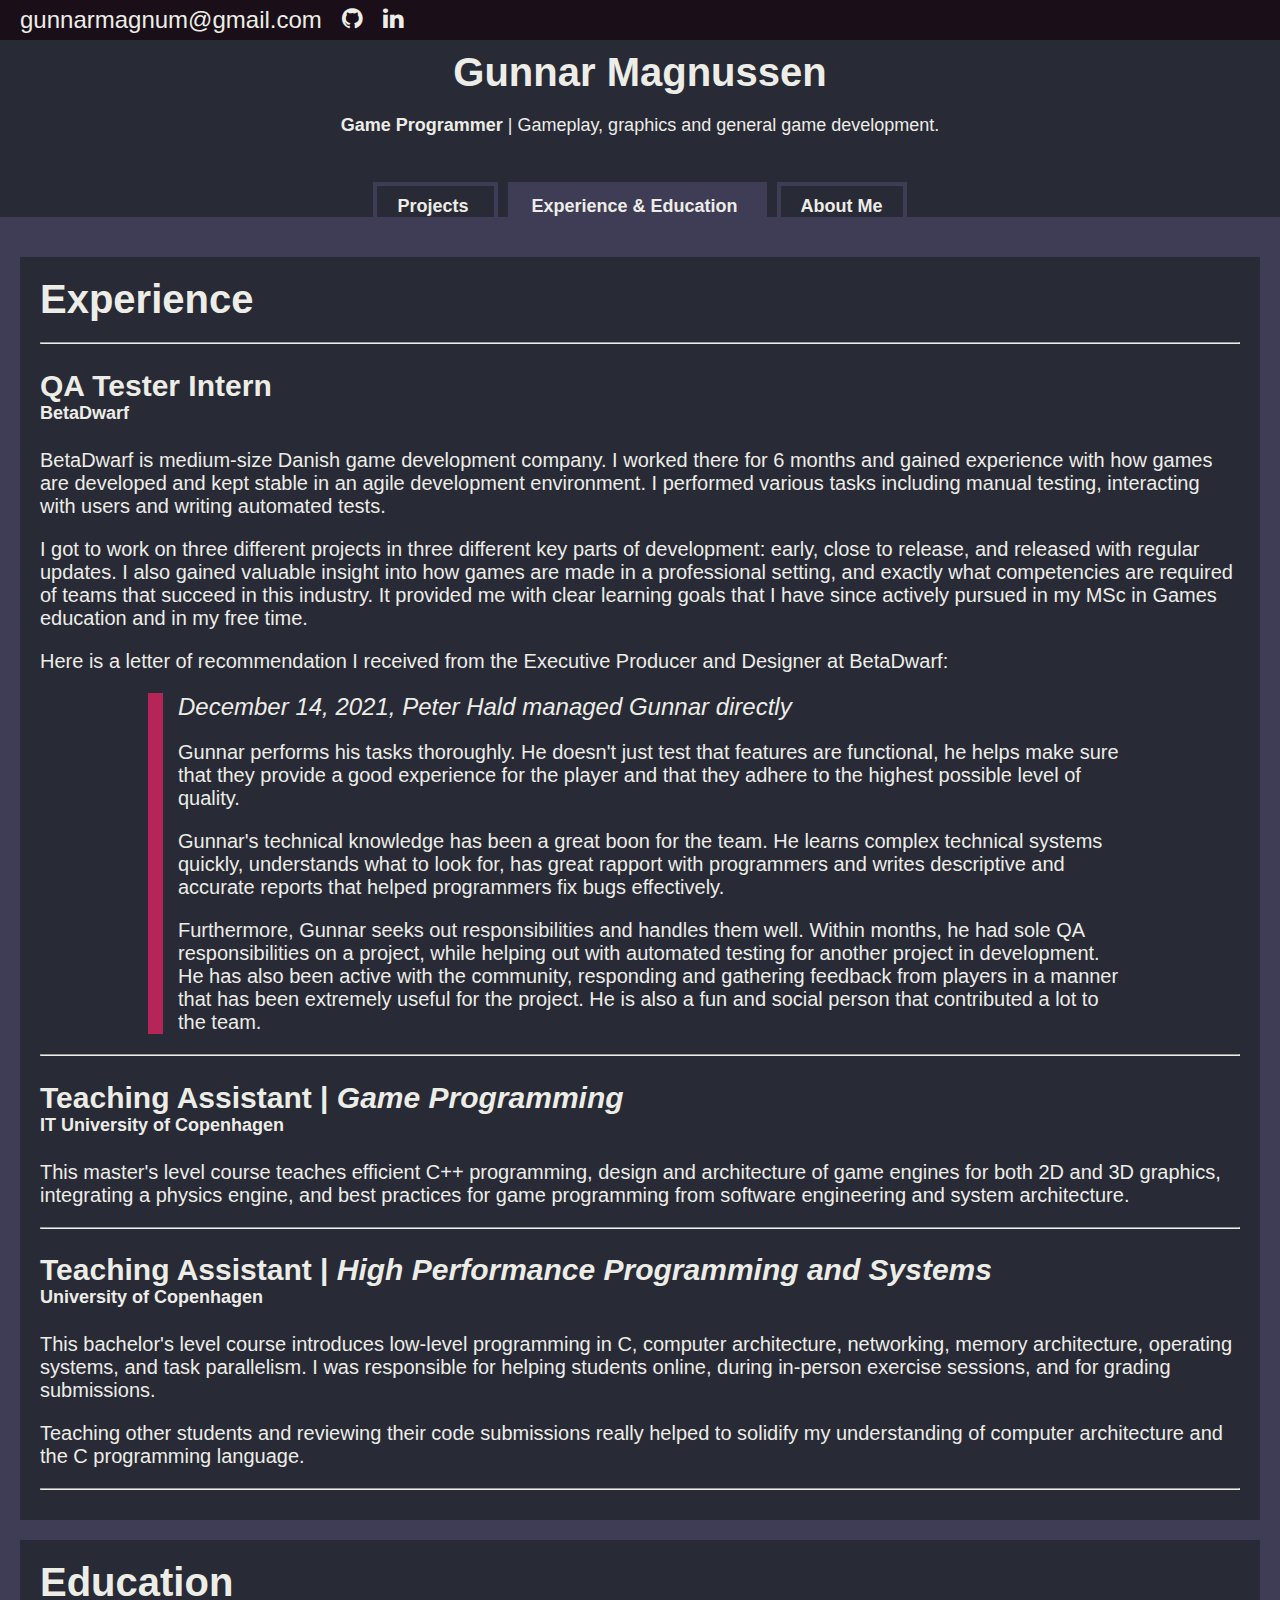
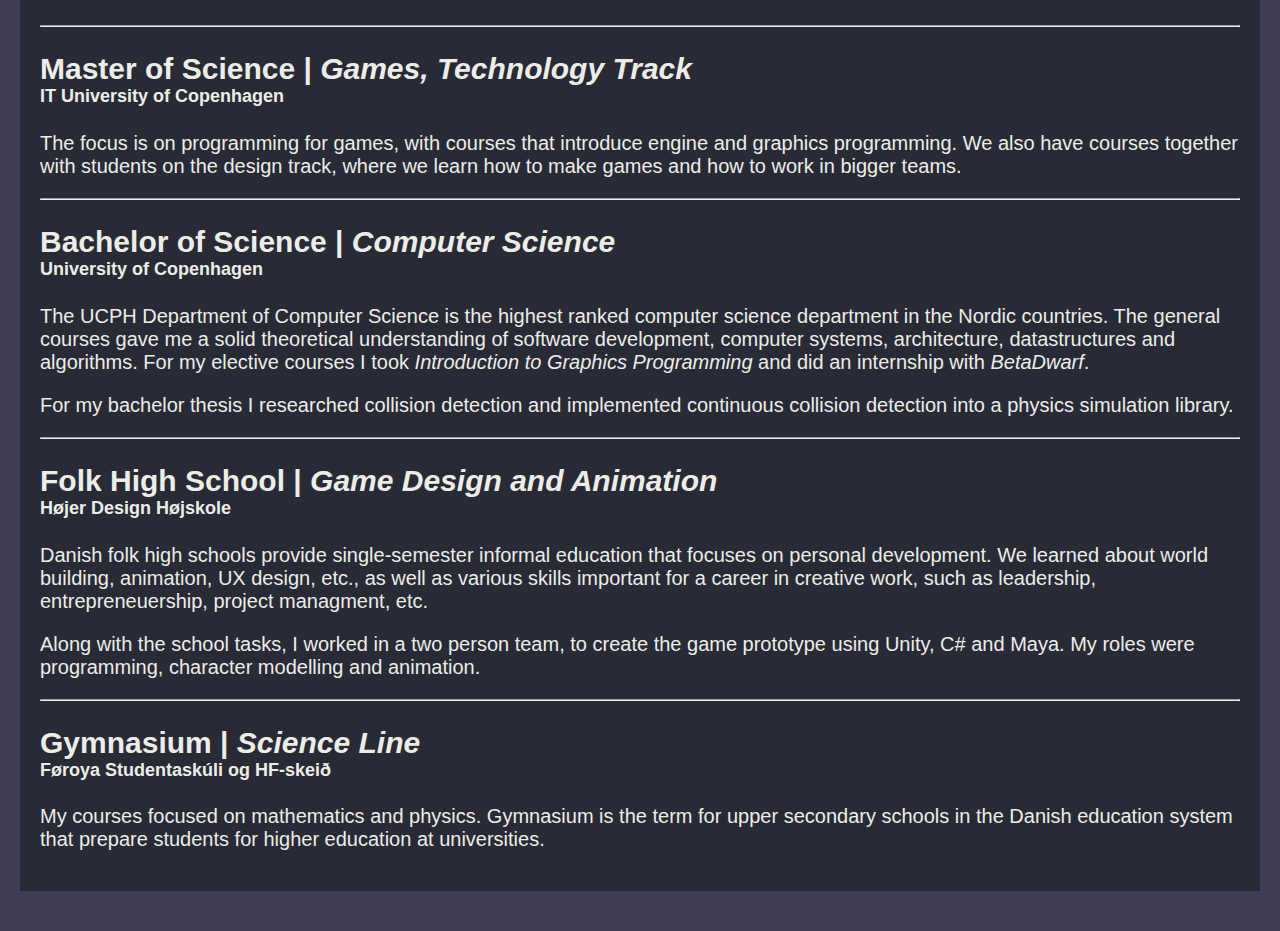
==== exp-and-edu.html @ 091bfa9d "exp and edu" ====
<!DOCTYPE html>
<html>


<!-- Head section is for stuff that is not going to be on the page -->
<head>
	<title>Gunnar Portfolio</title>
	<link rel="stylesheet" href="styles/main.css">
	<link rel="stylesheet" href="https://fonts.googleapis.com/css2?family=Material+Symbols+Outlined:opsz,wght,FILL,GRAD@24,400,0,0&icon_names=description,list,manufacturing" />
	<link rel="stylesheet" href="https://cdnjs.cloudflare.com/ajax/libs/font-awesome/4.7.0/css/font-awesome.min.css">
</head>

<!-- Body is for everything on the page -->
<body>
	<!-- Sticky header -->
	<div class="sticky-header">
		<a href="mailto: gunnarmagnum@gmail.com">gunnarmagnum@gmail.com</a>
		<a class="fa fa-github" style="font-size: 24px;" href="https://github.com/Raestkjoot" target="_blank"></a>
		<a class="fa fa-linkedin" style="font-size: 24px;" href="https://www.linkedin.com/in/gunnar-magnussen/" target="_blank"></a>
		<!-- Favicon -->
		<link rel="apple-touch-icon" sizes="180x180" href="/apple-touch-icon.png">
		<link rel="icon" type="image/png" sizes="32x32" href="/favicon-32x32.png">
		<link rel="icon" type="image/png" sizes="16x16" href="/favicon-16x16.png">
		<link rel="manifest" href="/site.webmanifest">
		<link rel="mask-icon" href="/safari-pinned-tab.svg" color="#5bbad5">
		<meta name="msapplication-TileColor" content="#00aba9">
		<meta name="theme-color" content="#ffffff">
	</div>

	<!-- Header with navigation -->
	<header>
		<div>
			<h1>Gunnar Magnussen</h1>
			<p class="sub-title"><b>Game Programmer</b> | Gameplay, graphics and general game development.</p>
		</div>
		<div class="nav">
			<a class="header-button" href="index.html"> Projects </a>
			<a class="header-button-current" href="exp-and-edu.html"> Experience & Education </a>
			<a class="header-button" href="about-me.html"> About Me </a>
		</div>
	</header>

	<!-- TEXT -->
	 <div class="outer-text-container">
	<div class="text-container">
		<h1>Experience</h1>
		<hr />

		<!-- BETADWARF QA TESTER INTERN -->
		<h2>
			QA Tester Intern
			<div style="font-size: large;">BetaDwarf</div>
		</h2>
		<p>
			BetaDwarf is medium-size Danish game development company. 
			I worked there for 6 months and gained experience with how games are developed and kept stable in an agile development environment. 
			I performed various tasks including manual testing, interacting with users and writing automated tests.
		</p>
		<p>
			I got to work on three different projects in three different key parts of development: early, close to release, and released with regular updates. 
			I also gained valuable insight into how games are made in a professional setting, and exactly what competencies are required of teams that succeed in this industry. 
			It provided me with clear learning goals that I have since actively pursued in my MSc in Games education and in my free time.
		</p>
		<p>
			Here is a letter of recommendation I received from the Executive
			Producer and Designer at BetaDwarf:
		</p>
		<blockquote>
			<cite>
				<a href="https://www.linkedin.com/in/gunnar-magnussen/">December 14, 2021, Peter Hald managed Gunnar directly</a>
			</cite>
			<p>
				Gunnar performs his tasks thoroughly. He doesn't just test that features are functional, 
				he helps make sure that they provide a good experience for the player and that they adhere to the highest possible level of quality.
			</p>
			<p>
				Gunnar's technical knowledge has been a great boon for the team. 
				He learns complex technical systems quickly, understands what to look for, has great rapport with programmers 
				and writes descriptive and accurate reports that helped programmers fix bugs effectively. 
			</p>
			<p>
				Furthermore, Gunnar seeks out responsibilities and handles them well. 
				Within months, he had sole QA responsibilities on a project, while helping out with automated testing for another project in development. 
				He has also been active with the community, responding and gathering feedback from players in a manner that has been extremely useful for the project. 
				He is also a fun and social person that contributed a lot to the team.
			</p>
		</blockquote>
		<hr/>

		<!-- TA - GAME PROGRAMMING -->
		<h2>
			Teaching Assistant | <em> Game Programming </em>
			<div style="font-size: large;">IT University of Copenhagen</div>
		</h2>
		<p>
			This master's level course teaches efficient C++ programming, design and architecture of game engines for both 2D and 3D graphics, 
			integrating a physics engine, and best practices for game programming from software engineering and system architecture.
		</p>
		<hr/>

		<!-- TA - HIGH PERFORMANCE PROGRAMMING AND SYSTEMS -->
		<h2>
			Teaching Assistant | <em>High Performance Programming and Systems</em>
			<div style="font-size: large;">University of Copenhagen</div>
		</h2>
		<p>
			This bachelor's level course introduces low-level programming in C, computer architecture, networking, 
			memory architecture, operating systems, and task parallelism. 
			I was responsible for helping students online, during in-person exercise sessions, and for grading submissions.
		</p>
		<p>
			Teaching other students and reviewing their code submissions really helped to solidify my understanding of 
			computer architecture and the C programming language.
		</p>
		<hr/>
	</div>

	<!-- EDUCATION -->
	<div class="text-container">
		<h1>
			Education
		</h1>
		<hr/>
		
		<!-- MSc in Games -->
		 <h2>
			Master of Science | <em>Games, Technology Track</em>
			<div style="font-size: large;">IT University of Copenhagen</div>
		 </h2>
		 <p>
			The focus is on programming for games, with courses that introduce engine and graphics programming. 
			We also have courses together with students on the design track, where we learn how to make games and how to work in bigger teams.
		</p>
		<hr/>

		<!-- BSc in Computer Science -->
		 <h2>
			Bachelor of Science | <em>Computer Science</em>
			<div style="font-size: large;">University of Copenhagen</div>
		 </h2>
		 <p>
			The UCPH Department of Computer Science is the highest ranked computer science department in the Nordic countries. 
			The general courses gave me a solid theoretical understanding of software development, computer systems, architecture, datastructures and algorithms. 
			For my elective courses I took <em>Introduction to Graphics Programming</em> and did an internship with <em>BetaDwarf</em>. 
		</p>
		<p>
			For my bachelor thesis I researched collision detection and implemented continuous collision detection into a physics simulation library.
		</p>
		<hr/>

		<h2>
			Folk High School | <em>Game Design and Animation</em>
			<div style="font-size: large;">Højer Design Højskole</div>
		</h2>
		<p>
			Danish folk high schools provide single-semester informal education that focuses on personal development. 
			We learned about world building, animation, UX design, etc., as well as various skills important for a career in creative work, 
			such as leadership, entrepreneuership, project managment, etc.

		</p>
		<p>
			Along with the school tasks, I worked in a two person team, to create the game prototype using Unity, C# and Maya. 
			My roles were programming, character modelling and animation.
		</p>
		<hr/>

		<h2>
			Gymnasium | <em>Science Line</em>
			<div style="font-size: large;">Føroya Studentaskúli og HF-skeið</div>
		</h2>
		<p>
			My courses focused on mathematics and physics.
			Gymnasium is the term for upper secondary schools in the Danish education system that prepare students for higher education at universities.
		</p>

	</div>
</div>

</body>
</html>
---- styles/main.css ----
:root {
	/* Colors */
	--text: rgb(237, 237, 231);
	--sticky-bg: rgb(26, 15, 25);
	--bg1: rgb(63, 60, 85);
	--bg2: rgb(40, 42, 54);
	--bg2-hover: rgb(34, 37, 53);
	--bg2-active: rgb(26, 28, 41);
	--button: rgb(181, 37, 88);
	--button-hover: rgb(161, 28, 75);
	--button-active: rgb(139, 20, 62);
	--button-header: rgb(68, 71, 90);

/* Default style */
	background-color: var(--bg1);	
	font-family: Arial;
	color: var(--text);
}

body {
	margin: 0;
	padding: 0;
}

header {
	text-align: center;
	background-color: var(--bg2);
	padding: 0;
	padding-top: 10px;
	margin: 0;
}

h1 {
	padding: 0;
	margin: 0;
	margin-bottom: 20px;
	font-weight: 900;
	font-size: 40px;
}

div {
	margin: 0;
	padding: 0;
}

a {
	color: var(--text);
	text-decoration: none;
	font-size: 24px;
}

a:hover {
	opacity: 0.7;
}

a:active {
	opacity: 0.3;
}

i {
	display: flex;
}

summary {
	background-color: var(--button);
	font-size: 30px;
	padding-left: 20px;
	padding-top: 5px;
	padding-bottom: 5px;
	cursor: pointer;
}

summary:hover {
	background-color: var(--button-hover);
}

summary:active {
	background-color: var(--button-active);
}

blockquote {
	margin-left: 9%;
	margin-right: 10%;
	padding-left: 15px;
	border: 0;
	border-left: 15px;
	border-color: var(--button);
	border-style: solid;
}

.sticky-header {
	position: sticky;
	top: 0;
	padding: 6px;
	padding-left: 20px;
	gap: 20px;
	margin: 0;
	background-color: var(--sticky-bg);
	z-index: 1;
	display: flex;
	flex-direction: row;
	
}

.sub-title {
	font-size: 18px;
	margin-top: 0px;
	margin-bottom: 0px;
	padding-bottom: 10px;
}

.nav {
	margin-top: 50px;
}

.header-button {
	background-color: transparent;
	border-color: var(--bg1);
	border-style: solid;
	border-width: 4px;
	border-bottom: none;
	color: var(--text);
	font-weight: bold;
	font-size: 18px;
	margin-top: 35px;
	margin-left: 5px;
	margin-right: 5px;
	padding: 10px;
	padding-left: 20px;
	padding-right: 20px;
	cursor: pointer;
}

.header-button:hover {
	background-color: var(--bg1);
	opacity: 0.7;
}

.header-button:active {
	opacity: 0.3;
}

.header-button-current {
	background-color: var(--bg1);
	border-color: var(--bg1);
	border-style: solid;
	border-width: 4px;
	border-bottom: none;
	color: var(--text);
	font-weight: bold;
	font-size: 18px;
	margin-top: 35px;
	margin-left: 5px;
	margin-right: 5px;
	padding: 10px;
	padding-left: 20px;
	padding-right: 20px;
	cursor: pointer;
}

.header-button-current:hover {
	opacity: 0.7;
}

.header-button-current:active {
	opacity: 0.3;
}

.project-preview-container {
	display: flex;
	flex-direction: row;
	margin-top: 45px;
	margin-bottom: 35px;
	padding-inline: 10px;
	gap: 10px;
}

.project-preview-link {
	margin-left: auto;
	margin-right: auto;
	font-size: 18px;
}

.project-preview {
	width: 480px;
	height: 450px;
	margin-left: auto;
	margin-right: auto;
	
	background-color: var(--bg2);
	position: relative;
	border: 15px;
	border-style: solid;
	border-color: var(--bg2);
	cursor: pointer;
}

.project-preview:hover {
	background-color: var(--bg2-hover);
	border-color: var(--bg2-hover);
}

.project-preview:active {
	background-color: var(--bg2-active);
	border-color: var(--bg2-active);
}

.preview-image {
	max-width: 100%;
	max-height: 100%;
}

.preview-button {
	background-color: var(--button);
	color: var(--text);
	border-style: none;
	font-weight: bold;
	font-size: 18px;
	padding-top: 15px;
	padding-bottom: 15px;
	position: absolute;
	bottom: 0;
	width: 100%;
	cursor: pointer;
}

.preview-button:hover {
	background-color: var(--button-hover);
}

.preview-button:active {
	background-color: var(--button-active);
}

.project-preview-small-container {
	/* display: flex; */
	display: -webkit-flex;
	/* webkit-flex-direction: column; */
	flex-direction: row;
	flex-wrap: wrap;
	/* flex-direction: row; */
	margin-top: 45px;
	margin-bottom: 35px;
	padding-inline: 10px;
	gap: 10px;
}

.project-preview-small {
	width: 300px;
	height: 350px;
	margin-left: auto;
	margin-right: auto;
	background-color: var(--bg2);
	position: relative;
	border: 10px;
	border-style: solid;
	border-color: var(--bg2);
	cursor: pointer;
	display: fle;
}

.project-preview-small:hover {
	background-color: var(--bg2-hover);
	border-color: var(--bg2-hover);
}

.project-preview-small:active {
	background-color: var(--bg2-active);
	border-color: var(--bg2-active);
}

.preview-button-small {
	background-color: var(--button);
	color: var(--text);
	border-style: none;
	font-weight: bold;
	font-size: 10px;
	padding-top: 10px;
	padding-bottom: 10px;
	position: absolute;
	bottom: 0;
	width: 100%;
	cursor: pointer;
}

.preview-button-small:hover {
	background-color: var(--button-hover);
}

.preview-button-small:active {
	background-color: var(--button-active);
}

.outer-text-container {
	padding: 20px;
}

.text-container {
	background-color: var(--bg2);
	margin: 20px;
	margin-inline: auto;
	padding: 20px;
	font-size: 20px;
	max-width: 1400px;
}
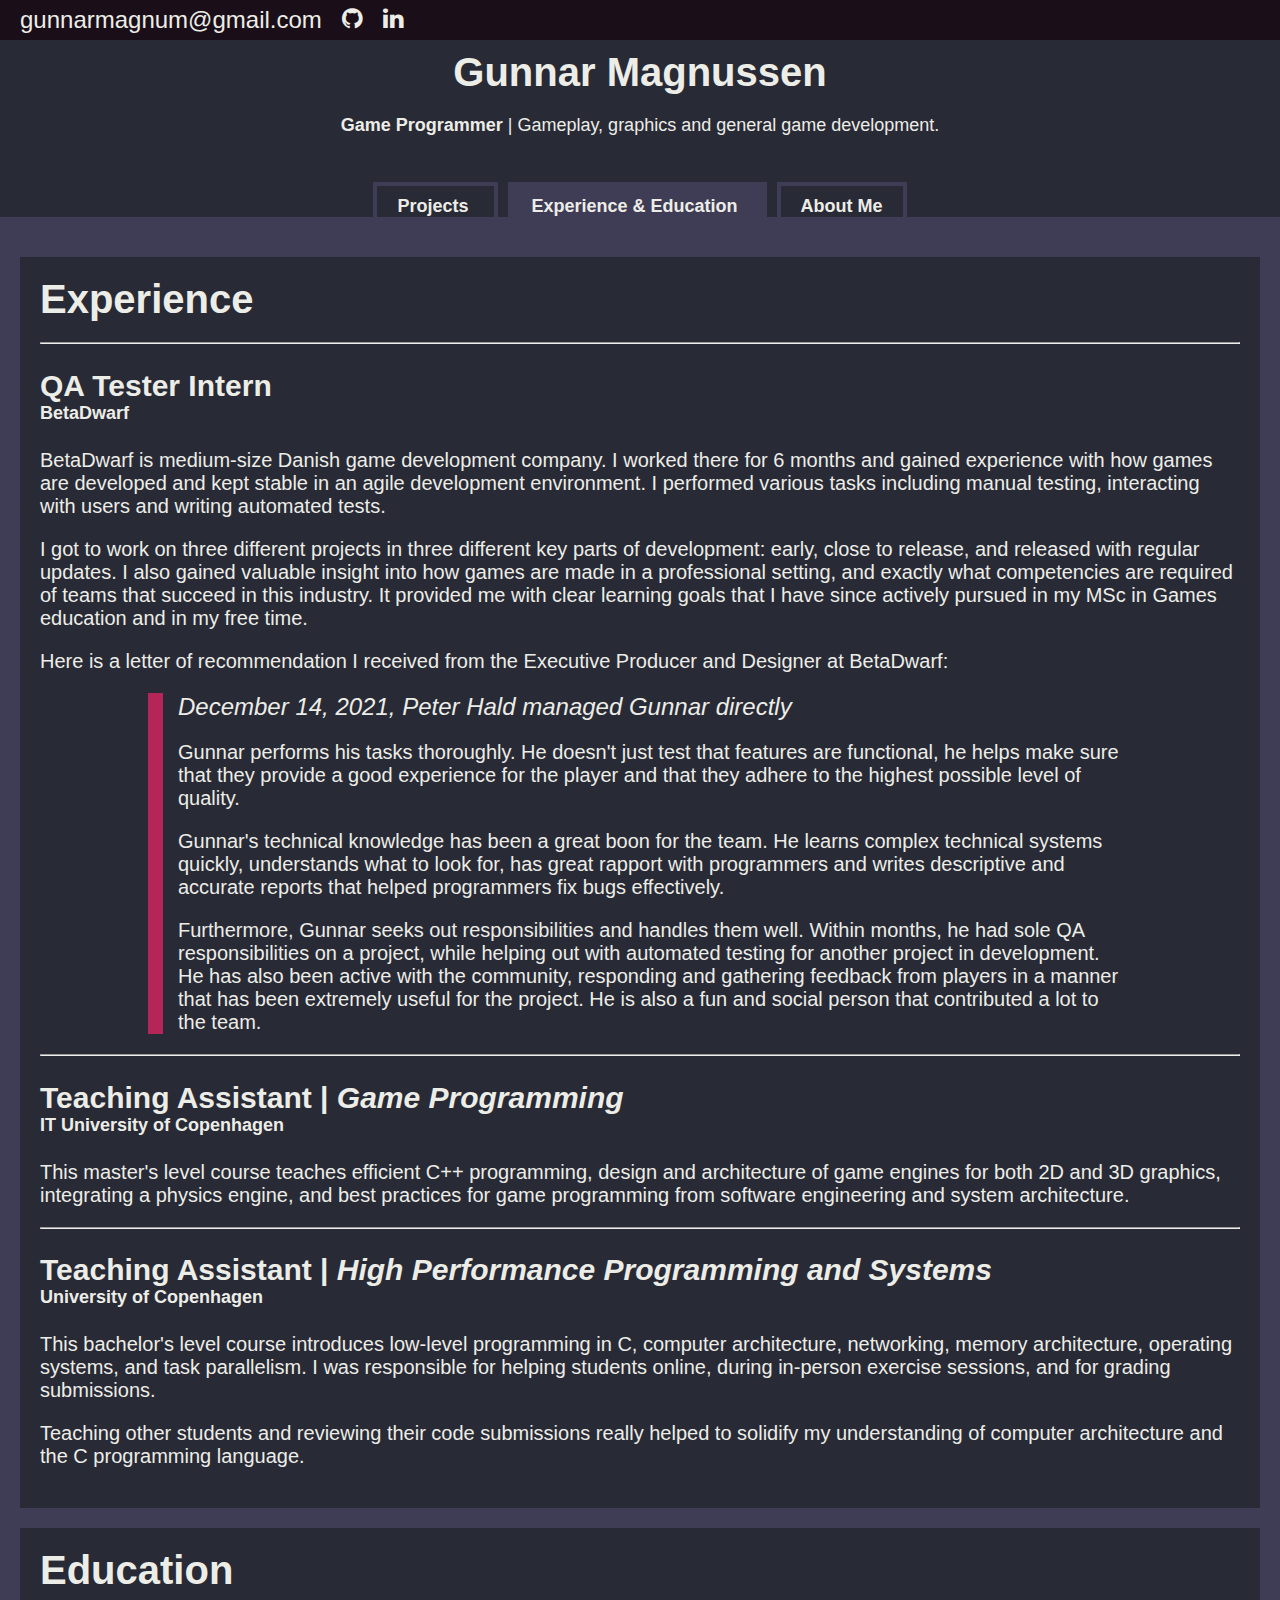
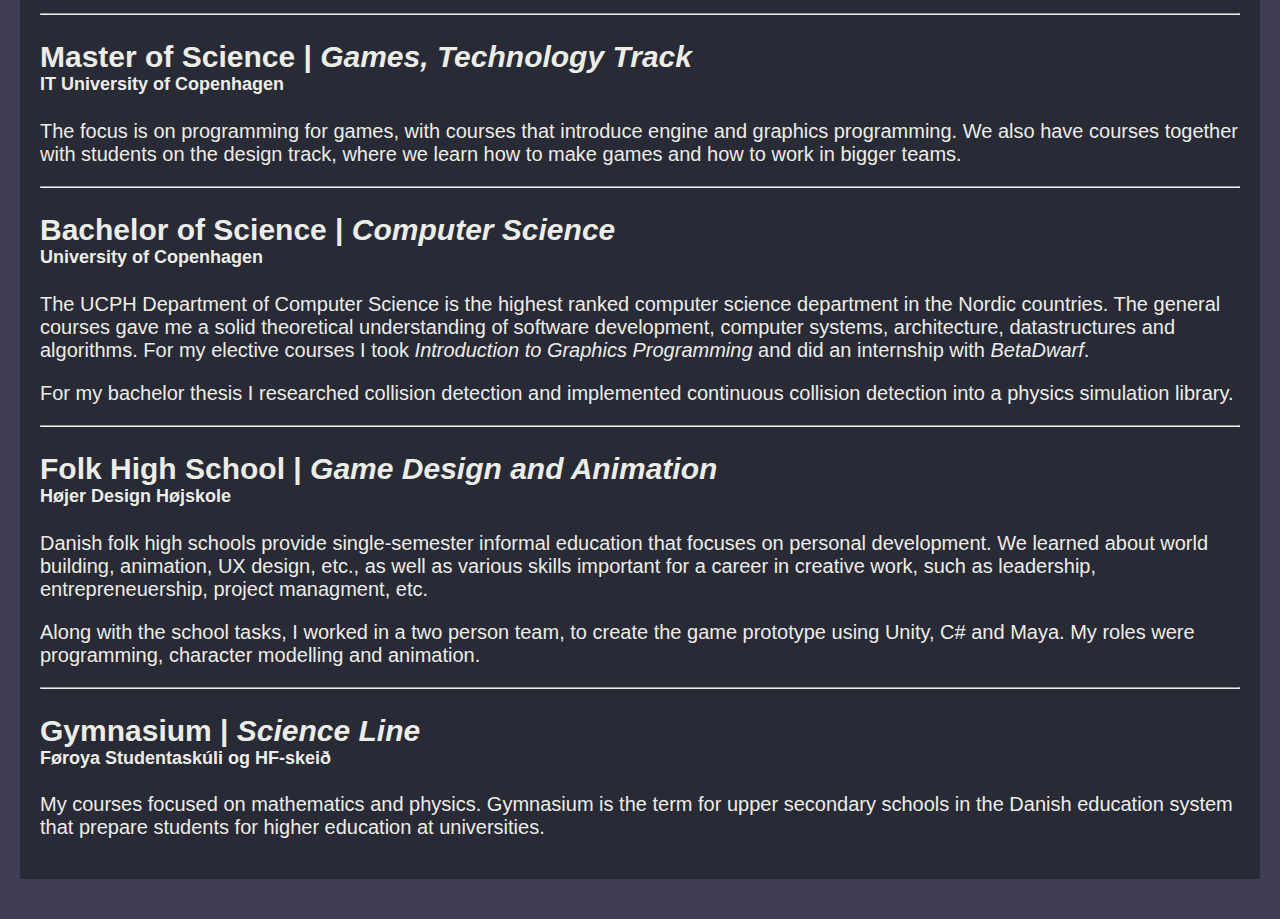
==== commit 39475ebb: "aligned using <i>" ====
--- a/exp-and-edu.html
+++ b/exp-and-edu.html
@@ -112,7 +112,6 @@
 			Teaching other students and reviewing their code submissions really helped to solidify my understanding of 
 			computer architecture and the C programming language.
 		</p>
-		<hr/>
 	</div>
 
 	<!-- EDUCATION -->
--- a/styles/main.css
+++ b/styles/main.css
@@ -59,6 +59,11 @@
 
 i {
 	display: flex;
+	margin: 20px;
+	margin-right: 0px;
+	margin-left: 0px;
+	font-style: normal;
+	font-size: 18px;
 }
 
 summary {
@@ -182,8 +187,8 @@
 }
 
 .project-preview {
-	width: 480px;
-	height: 450px;
+	max-width: 480px;
+	height: 430px;
 	margin-left: auto;
 	margin-right: auto;
 	
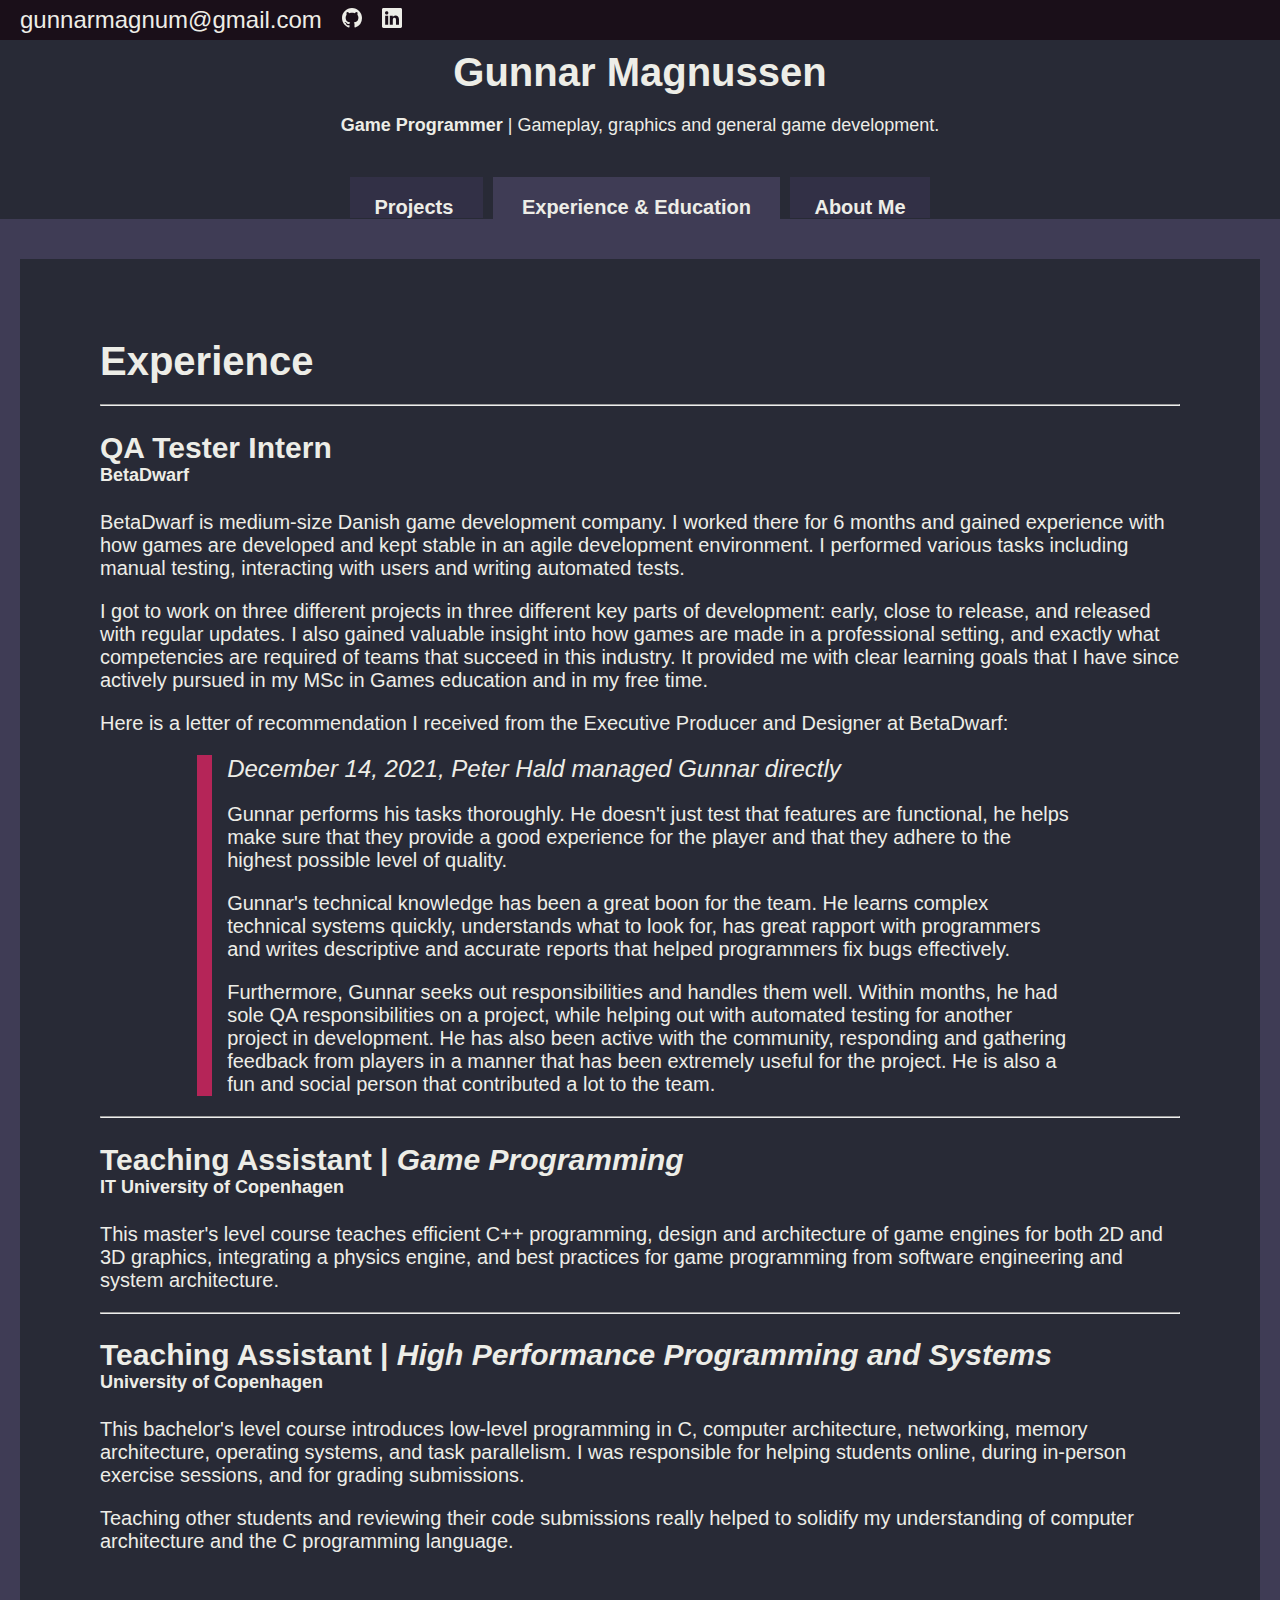
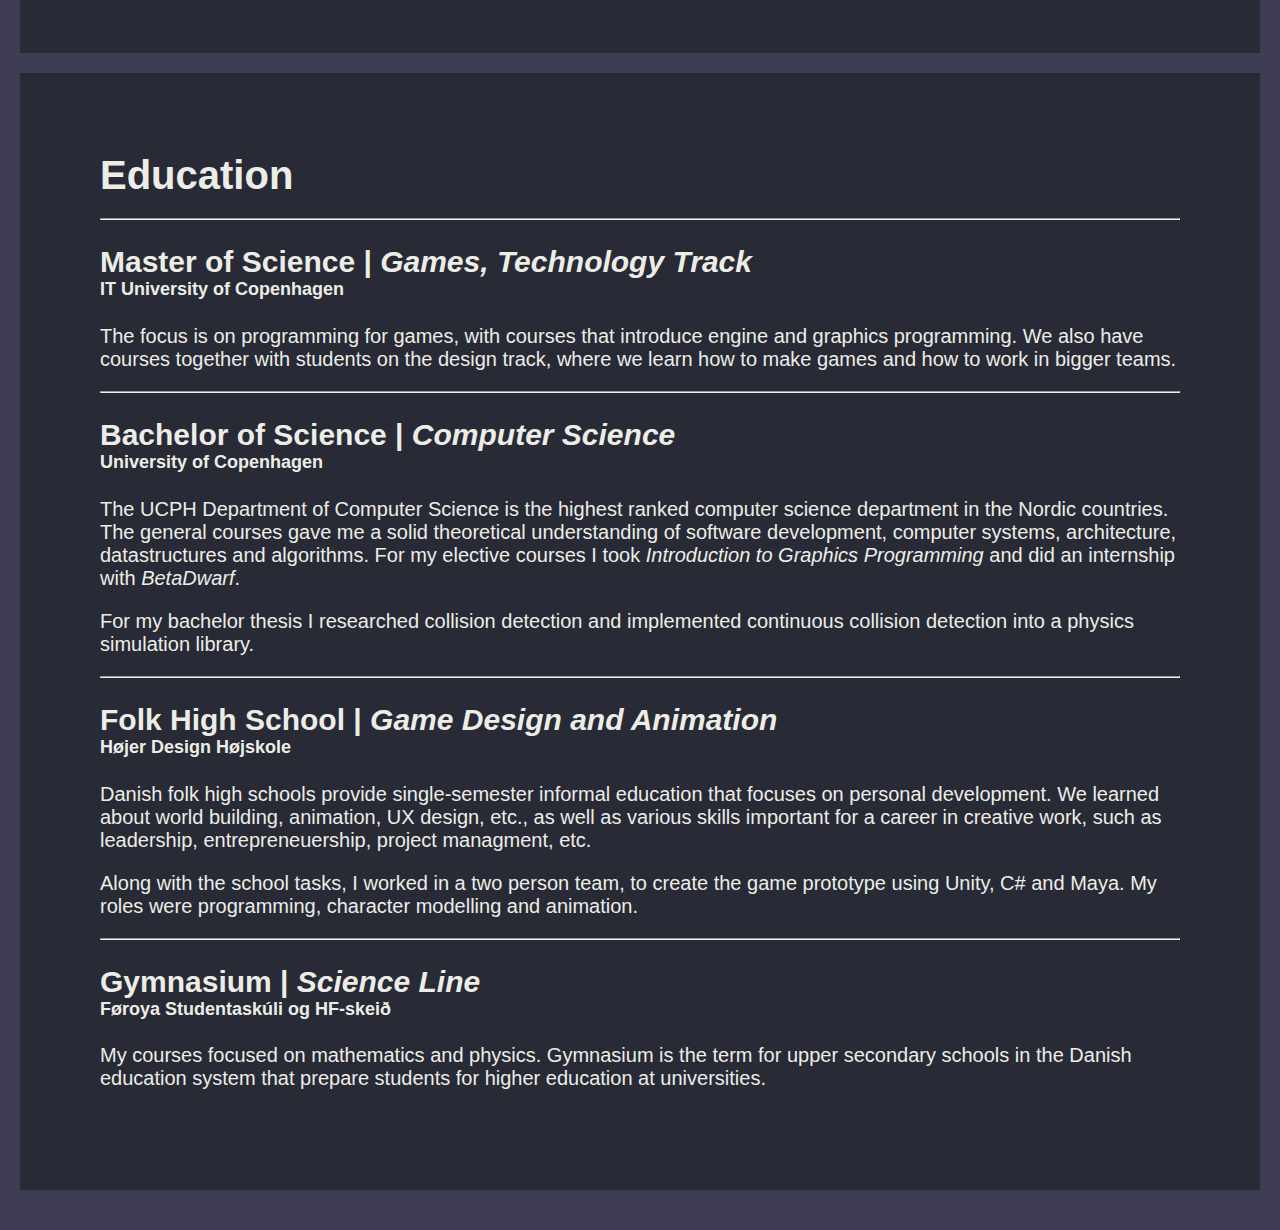
==== commit c0a0331f: "prettier header buttons" ====
--- a/exp-and-edu.html
+++ b/exp-and-edu.html
@@ -8,23 +8,27 @@
 	<link rel="stylesheet" href="styles/main.css">
 	<link rel="stylesheet" href="https://fonts.googleapis.com/css2?family=Material+Symbols+Outlined:opsz,wght,FILL,GRAD@24,400,0,0&icon_names=description,list,manufacturing" />
 	<link rel="stylesheet" href="https://cdnjs.cloudflare.com/ajax/libs/font-awesome/4.7.0/css/font-awesome.min.css">
+	<!-- Favicon -->
+	<link rel="apple-touch-icon" sizes="180x180" href="/apple-touch-icon.png">
+	<link rel="icon" type="image/png" sizes="32x32" href="/favicon-32x32.png">
+	<link rel="icon" type="image/png" sizes="16x16" href="/favicon-16x16.png">
+	<link rel="manifest" href="/site.webmanifest">
+	<link rel="mask-icon" href="/safari-pinned-tab.svg" color="#5bbad5">
+	<meta name="msapplication-TileColor" content="#00aba9">
+	<meta name="theme-color" content="#ffffff">
 </head>
 
 <!-- Body is for everything on the page -->
 <body>
 	<!-- Sticky header -->
 	<div class="sticky-header">
-		<a href="mailto: gunnarmagnum@gmail.com">gunnarmagnum@gmail.com</a>
-		<a class="fa fa-github" style="font-size: 24px;" href="https://github.com/Raestkjoot" target="_blank"></a>
-		<a class="fa fa-linkedin" style="font-size: 24px;" href="https://www.linkedin.com/in/gunnar-magnussen/" target="_blank"></a>
-		<!-- Favicon -->
-		<link rel="apple-touch-icon" sizes="180x180" href="/apple-touch-icon.png">
-		<link rel="icon" type="image/png" sizes="32x32" href="/favicon-32x32.png">
-		<link rel="icon" type="image/png" sizes="16x16" href="/favicon-16x16.png">
-		<link rel="manifest" href="/site.webmanifest">
-		<link rel="mask-icon" href="/safari-pinned-tab.svg" color="#5bbad5">
-		<meta name="msapplication-TileColor" content="#00aba9">
-		<meta name="theme-color" content="#ffffff">
+		<a class="sticky-header-button" href="mailto: gunnarmagnum@gmail.com">gunnarmagnum@gmail.com</a>
+		<a class="sticky-header-button" href="https://github.com/Raestkjoot" target="_blank">
+			<svg xmlns="http://www.w3.org/2000/svg" width="20" height="20" fill="currentColor" class="bi bi-github" viewBox="0 0 16 16"><path d="M8 0C3.58 0 0 3.58 0 8c0 3.54 2.29 6.53 5.47 7.59.4.07.55-.17.55-.38 0-.19-.01-.82-.01-1.49-2.01.37-2.53-.49-2.69-.94-.09-.23-.48-.94-.82-1.13-.28-.15-.68-.52-.01-.53.63-.01 1.08.58 1.23.82.72 1.21 1.87.87 2.33.66.07-.52.28-.87.51-1.07-1.78-.2-3.64-.89-3.64-3.95 0-.87.31-1.59.82-2.15-.08-.2-.36-1.02.08-2.12 0 0 .67-.21 2.2.82.64-.18 1.32-.27 2-.27s1.36.09 2 .27c1.53-1.04 2.2-.82 2.2-.82.44 1.1.16 1.92.08 2.12.51.56.82 1.27.82 2.15 0 3.07-1.87 3.75-3.65 3.95.29.25.54.73.54 1.48 0 1.07-.01 1.93-.01 2.2 0 .21.15.46.55.38A8.01 8.01 0 0 0 16 8c0-4.42-3.58-8-8-8"/></svg>
+		</a>
+		<a class="sticky-header-button" href="https://www.linkedin.com/in/gunnar-magnussen/" target="_blank">
+			<svg xmlns="http://www.w3.org/2000/svg" width="20" height="20" fill="currentColor" class="bi bi-linkedin" viewBox="0 0 16 16"><path d="M0 1.146C0 .513.526 0 1.175 0h13.65C15.474 0 16 .513 16 1.146v13.708c0 .633-.526 1.146-1.175 1.146H1.175C.526 16 0 15.487 0 14.854zm4.943 12.248V6.169H2.542v7.225zm-1.2-8.212c.837 0 1.358-.554 1.358-1.248-.015-.709-.52-1.248-1.342-1.248S2.4 3.226 2.4 3.934c0 .694.521 1.248 1.327 1.248zm4.908 8.212V9.359c0-.216.016-.432.08-.586.173-.431.568-.878 1.232-.878.869 0 1.216.662 1.216 1.634v3.865h2.401V9.25c0-2.22-1.184-3.252-2.764-3.252-1.274 0-1.845.7-2.165 1.193v.025h-.016l.016-.025V6.169h-2.4c.03.678 0 7.225 0 7.225z"/></svg>
+		</a>
 	</div>
 
 	<!-- Header with navigation -->
--- a/styles/main.css
+++ b/styles/main.css
@@ -9,7 +9,7 @@
 	--button: rgb(181, 37, 88);
 	--button-hover: rgb(161, 28, 75);
 	--button-active: rgb(139, 20, 62);
-	--button-header: rgb(68, 71, 90);
+	--button-header-back: rgb(50, 48, 70);
 
 /* Default style */
 	background-color: var(--bg1);	
@@ -47,14 +47,6 @@
 	color: var(--text);
 	text-decoration: none;
 	font-size: 24px;
-}
-
-a:hover {
-	opacity: 0.7;
-}
-
-a:active {
-	opacity: 0.3;
 }
 
 i {
@@ -93,6 +85,14 @@
 	border-style: solid;
 }
 
+.sticky-header-button {
+	color: var(--text);
+}
+
+.sticky-header-button:hover {
+	opacity: 0.7;
+}
+
 .sticky-header {
 	position: sticky;
 	top: 0;
@@ -119,26 +119,29 @@
 }
 
 .header-button {
-	background-color: transparent;
-	border-color: var(--bg1);
+	background-color: var(--button-header-back);
+	border-color: var(--button-header-back);
 	border-style: solid;
 	border-width: 4px;
 	border-bottom: none;
 	color: var(--text);
 	font-weight: bold;
-	font-size: 18px;
+	font-size: 20px;
 	margin-top: 35px;
 	margin-left: 5px;
 	margin-right: 5px;
-	padding: 10px;
+	padding-top: 15px;
+	padding-bottom: 0;
 	padding-left: 20px;
 	padding-right: 20px;
 	cursor: pointer;
 }
 
 .header-button:hover {
-	background-color: var(--bg1);
-	opacity: 0.7;
+	border-color: var(--button);
+	border-style: solid;
+	border-width: 4px;
+	border-bottom: none;
 }
 
 .header-button:active {
@@ -153,18 +156,22 @@
 	border-bottom: none;
 	color: var(--text);
 	font-weight: bold;
-	font-size: 18px;
+	font-size: 20px;
 	margin-top: 35px;
 	margin-left: 5px;
 	margin-right: 5px;
-	padding: 10px;
-	padding-left: 20px;
+	padding-top: 15px;
+	padding-bottom: 2px;
+	padding-left: 25px;
 	padding-right: 20px;
 	cursor: pointer;
 }
 
 .header-button-current:hover {
-	opacity: 0.7;
+	border-color: var(--button);
+	border-style: solid;
+	border-width: 4px;
+	border-bottom: 0;
 }
 
 .header-button-current:active {
@@ -304,7 +311,7 @@
 	background-color: var(--bg2);
 	margin: 20px;
 	margin-inline: auto;
-	padding: 20px;
+	padding: 80px;
 	font-size: 20px;
-	max-width: 1400px;
+	max-width: 1200px;
 }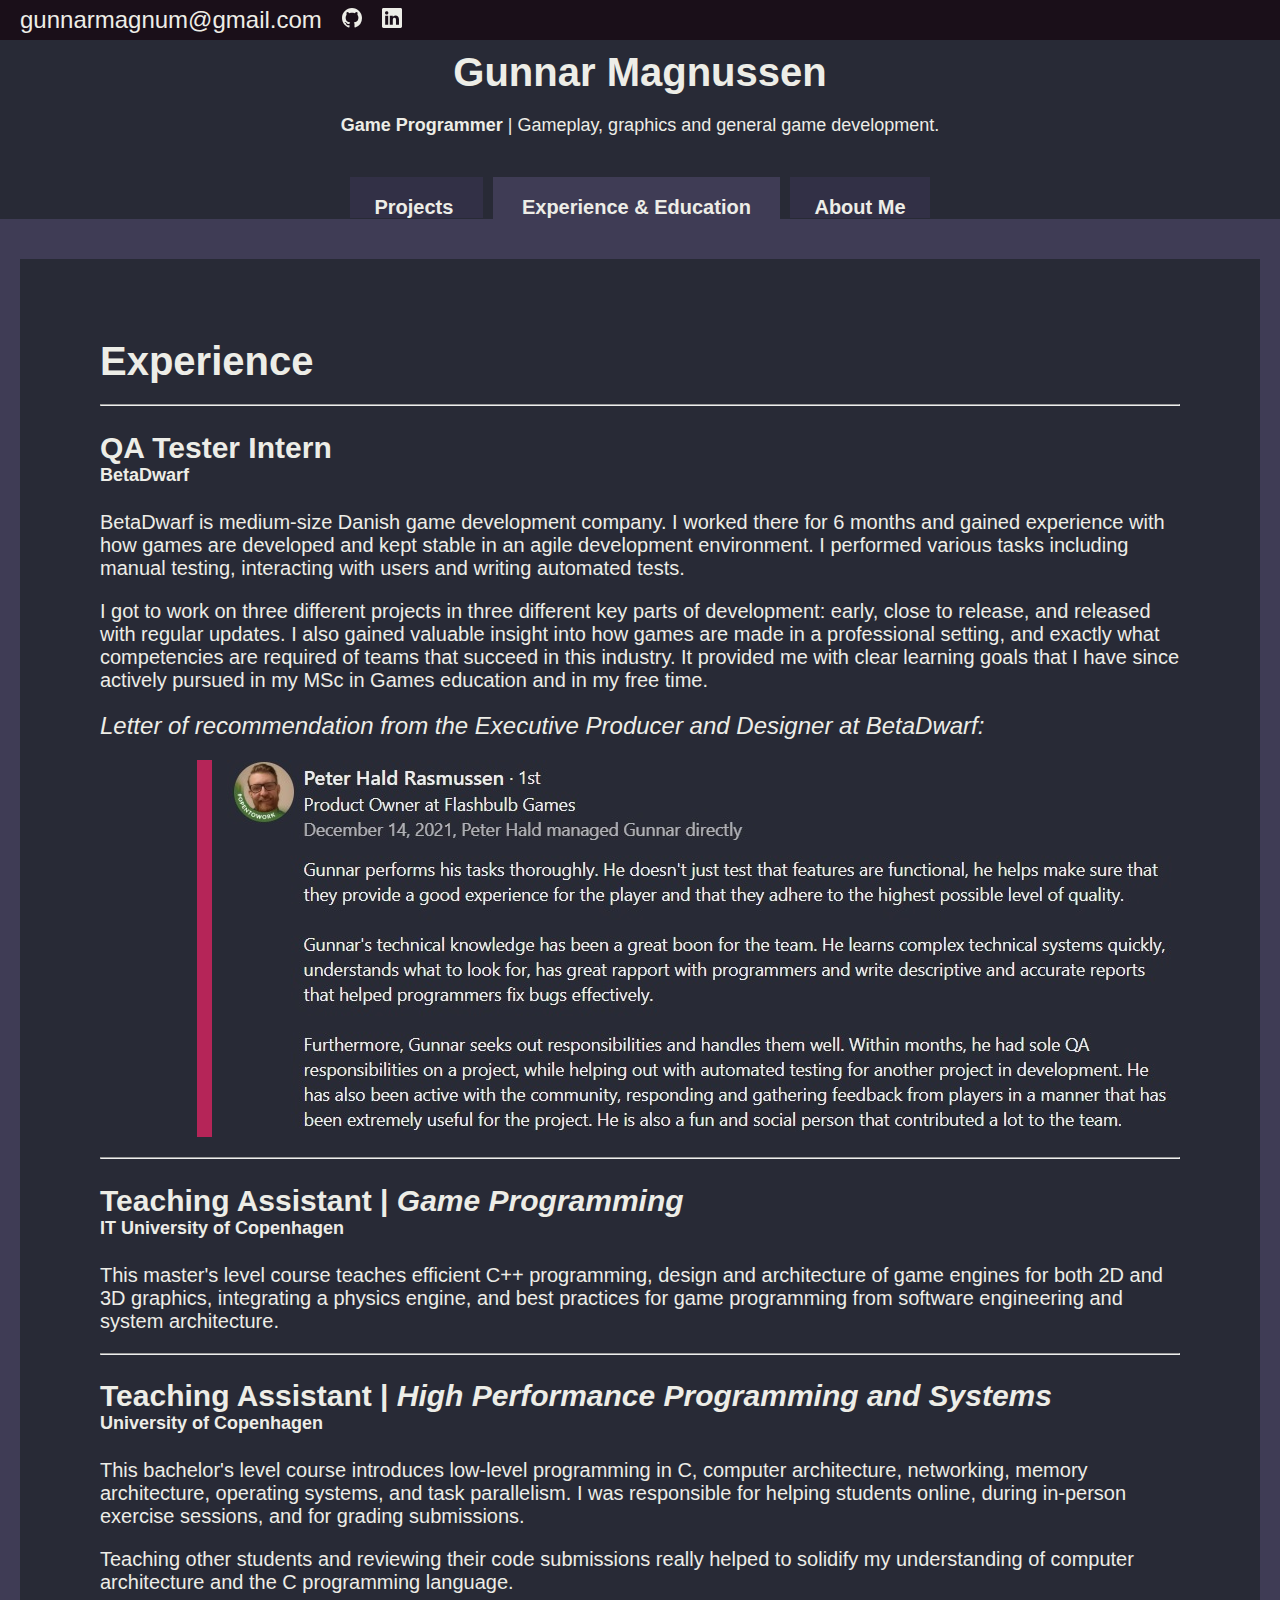
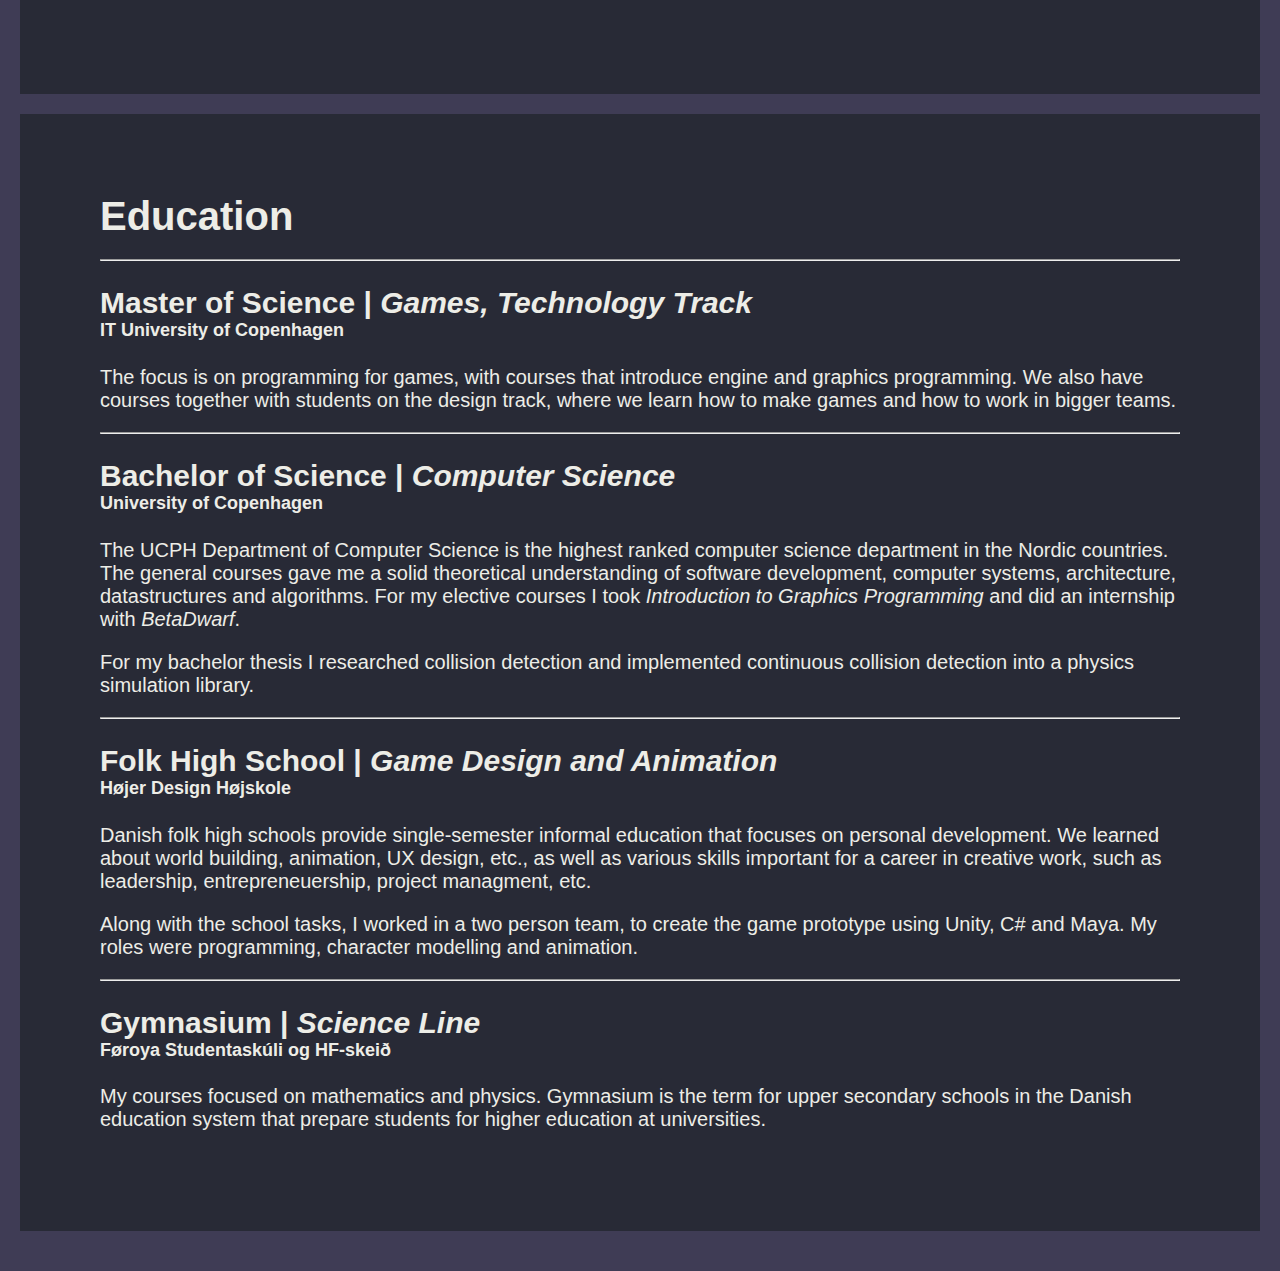
==== commit fb91fb73: "letOfRec as image" ====
--- a/exp-and-edu.html
+++ b/exp-and-edu.html
@@ -4,6 +4,7 @@
 
 <!-- Head section is for stuff that is not going to be on the page -->
 <head>
+	<meta charset="utf-8" />
 	<title>Gunnar Portfolio</title>
 	<link rel="stylesheet" href="styles/main.css">
 	<link rel="stylesheet" href="https://fonts.googleapis.com/css2?family=Material+Symbols+Outlined:opsz,wght,FILL,GRAD@24,400,0,0&icon_names=description,list,manufacturing" />
@@ -20,7 +21,7 @@
 
 <!-- Body is for everything on the page -->
 <body>
-	<!-- Sticky header -->
+	<!-- Sticky Header with socials-->
 	<div class="sticky-header">
 		<a class="sticky-header-button" href="mailto: gunnarmagnum@gmail.com">gunnarmagnum@gmail.com</a>
 		<a class="sticky-header-button" href="https://github.com/Raestkjoot" target="_blank">
@@ -65,29 +66,13 @@
 			I also gained valuable insight into how games are made in a professional setting, and exactly what competencies are required of teams that succeed in this industry. 
 			It provided me with clear learning goals that I have since actively pursued in my MSc in Games education and in my free time.
 		</p>
-		<p>
-			Here is a letter of recommendation I received from the Executive
-			Producer and Designer at BetaDwarf:
-		</p>
+		<cite>
+			<a class="sticky-header-button" href="https://www.linkedin.com/in/gunnar-magnussen/"> 
+				Letter of recommendation from the Executive Producer and Designer at BetaDwarf:
+			</a>
+		</cite>
 		<blockquote>
-			<cite>
-				<a href="https://www.linkedin.com/in/gunnar-magnussen/">December 14, 2021, Peter Hald managed Gunnar directly</a>
-			</cite>
-			<p>
-				Gunnar performs his tasks thoroughly. He doesn't just test that features are functional, 
-				he helps make sure that they provide a good experience for the player and that they adhere to the highest possible level of quality.
-			</p>
-			<p>
-				Gunnar's technical knowledge has been a great boon for the team. 
-				He learns complex technical systems quickly, understands what to look for, has great rapport with programmers 
-				and writes descriptive and accurate reports that helped programmers fix bugs effectively. 
-			</p>
-			<p>
-				Furthermore, Gunnar seeks out responsibilities and handles them well. 
-				Within months, he had sole QA responsibilities on a project, while helping out with automated testing for another project in development. 
-				He has also been active with the community, responding and gathering feedback from players in a manner that has been extremely useful for the project. 
-				He is also a fun and social person that contributed a lot to the team.
-			</p>
+			<img src="images/recommendation.jpg">
 		</blockquote>
 		<hr/>
 
--- a/styles/main.css
+++ b/styles/main.css
@@ -26,7 +26,7 @@
 	text-align: center;
 	background-color: var(--bg2);
 	padding: 0;
-	padding-top: 10px;
+	padding-top: 50px;
 	margin: 0;
 }
 
@@ -94,7 +94,8 @@
 }
 
 .sticky-header {
-	position: sticky;
+	position: fixed;
+	width: 100%;
 	top: 0;
 	padding: 6px;
 	padding-left: 20px;
